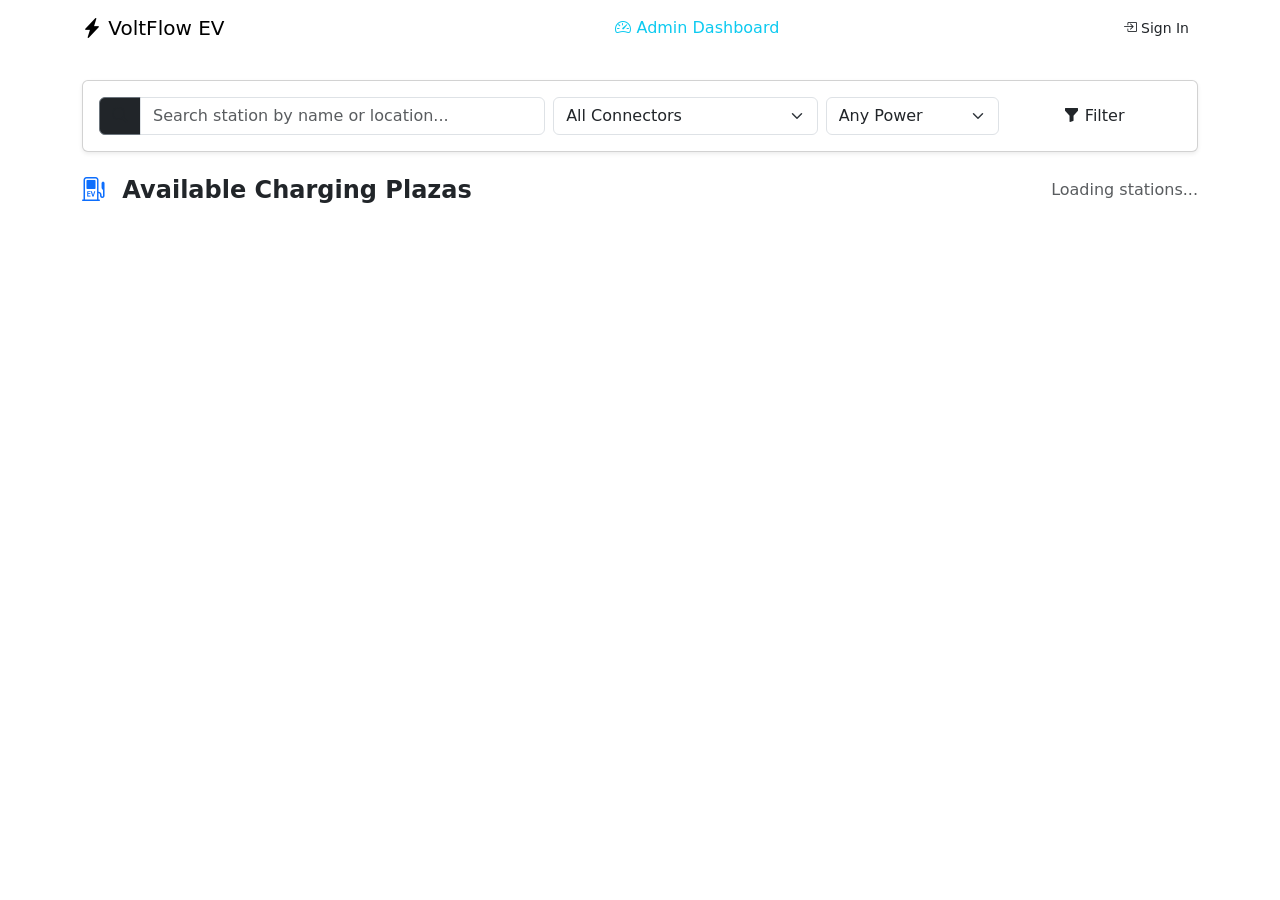
==== frontend/index.html @ b00c70f3 "feat(frontend): implement customer web portal, admin command center, and Chart.js analytics" ====
<!DOCTYPE html>
<html lang="en">
<head>
  <meta charset="UTF-8">
  <meta name="viewport" content="width=device-width, initial-scale=1.0">
  <title>EV Charging Hub | Smart Mobility Network</title>
  <link href="https://cdn.jsdelivr.net/npm/bootstrap@5.3.3/dist/css/bootstrap.min.css" rel="stylesheet">
  <link rel="stylesheet" href="https://cdn.jsdelivr.net/npm/bootstrap-icons@1.11.3/font/bootstrap-icons.min.css">
  <link rel="stylesheet" href="/css/style.css">
</head>
<body>

  <!-- Toast Notification Center -->
  <div id="toast-container" class="position-fixed top-0 end-0 p-3" style="z-index: 1090;"></div>

  <!-- Navbar -->
  <nav class="navbar navbar-expand-lg sticky-top">
    <div class="container">
      <a class="navbar-brand" href="/">
        <i class="bi bi-lightning-charge-fill"></i> VoltFlow EV
      </a>
      <button class="navbar-toggler text-white" type="button" data-bs-toggle="collapse" data-bs-target="#navContent">
        <i class="bi bi-list"></i>
      </button>

      <div class="collapse navbar-collapse" id="navContent">
        <ul class="navbar-nav me-auto mb-2 mb-lg-0">
          <li class="nav-item">
            <a class="nav-link active text-white" href="/"><i class="bi bi-geo-alt"></i> Find Stations</a>
          </li>
          <li class="nav-item">
            <a class="nav-link text-white" href="#" id="btn-my-activity" data-bs-toggle="modal" data-bs-target="#activityModal">
              <i class="bi bi-clock-history"></i> My Bookings & Charges
            </a>
          </li>
          <li class="nav-item">
            <a class="nav-link text-info" href="/admin.html">
              <i class="bi bi-speedometer2"></i> Admin Dashboard
            </a>
          </li>
        </ul>

        <div class="d-flex align-items-center gap-2" id="auth-section">
          <!-- Populated by api.js based on auth state -->
          <button class="btn btn-outline-ev btn-sm" data-bs-toggle="modal" data-bs-target="#authModal">
            <i class="bi bi-box-arrow-in-right"></i> Sign In
          </button>
        </div>
      </div>
    </div>
  </nav>

  <!-- Main Container -->
  <main class="container my-4">

    <!-- Active Charging Session Telemetry Card (Hidden if no active session) -->
    <div id="active-session-banner" class="mb-4 d-none">
      <div class="card border-primary p-3 shadow-lg" style="background: linear-gradient(145deg, #1e293b, #0f172a);">
        <div class="row align-items-center">
          <div class="col-md-3 text-center">
            <span class="badge bg-success mb-2"><i class="bi bi-circle-fill text-white me-1"></i> LIVE CHARGING</span>
            <div class="telemetry-number" id="telemetry-kwh">0.00</div>
            <small class="text-muted">kWh Delivered</small>
          </div>
          <div class="col-md-3 text-center border-start border-secondary">
            <div class="h3 fw-bold text-info" id="telemetry-power">0.0 kW</div>
            <small class="text-muted">Delivery Speed</small>
          </div>
          <div class="col-md-3 text-center border-start border-secondary">
            <div class="h3 fw-bold text-warning" id="telemetry-cost">$0.00</div>
            <small class="text-muted">Estimated Tariff</small>
          </div>
          <div class="col-md-3 text-center border-start border-secondary">
            <button class="btn btn-danger btn-lg w-100 shadow" id="btn-stop-charging">
              <i class="bi bi-stop-circle-fill me-1"></i> Stop & Pay
            </button>
          </div>
        </div>
      </div>
    </div>

    <!-- Search & Filters Section -->
    <div class="card p-3 mb-4 shadow-sm">
      <div class="row g-2 align-items-center">
        <div class="col-md-5">
          <div class="input-group">
            <span class="input-group-text bg-dark border-secondary text-muted"><i class="bi bi-search"></i></span>
            <input type="text" id="filter-search" class="form-control" placeholder="Search station by name or location...">
          </div>
        </div>
        <div class="col-md-3">
          <select id="filter-connector" class="form-select">
            <option value="">All Connectors</option>
            <option value="CCS2">CCS2 (DC Fast)</option>
            <option value="TYPE2">Type 2 (AC Normal)</option>
            <option value="CHADEMO">CHAdeMO</option>
          </select>
        </div>
        <div class="col-md-2">
          <select id="filter-power" class="form-select">
            <option value="">Any Power</option>
            <option value="50">>= 50 kW</option>
            <option value="120">>= 120 kW</option>
          </select>
        </div>
        <div class="col-md-2">
          <button class="btn btn-primary-ev w-100" id="btn-apply-filters">
            <i class="bi bi-funnel-fill"></i> Filter
          </button>
        </div>
      </div>
    </div>

    <!-- Stations Grid -->
    <div class="d-flex justify-content-between align-items-center mb-3">
      <h4 class="fw-bold mb-0"><i class="bi bi-ev-station me-2 text-primary"></i> Available Charging Plazas</h4>
      <span class="text-muted" id="stations-count">Loading stations...</span>
    </div>

    <div class="row g-3" id="stations-grid">
      <!-- Dynamically populated station cards -->
    </div>

  </main>

  <!-- Reservation Modal -->
  <div class="modal fade" id="bookingModal" tabindex="-1">
    <div class="modal-dialog">
      <div class="modal-content">
        <div class="modal-header">
          <h5 class="modal-title"><i class="bi bi-calendar-check text-primary me-2"></i> Reserve Charging Slot</h5>
          <button type="button" class="btn-close btn-close-white" data-bs-dismiss="modal"></button>
        </div>
        <div class="modal-body">
          <form id="booking-form">
            <input type="hidden" id="book-point-id">
            <div class="mb-3">
              <label class="form-label text-muted">Dispenser Details</label>
              <div class="p-2 border border-secondary rounded bg-dark" id="book-point-summary"></div>
            </div>
            <div class="mb-3">
              <label class="form-label">Booking Date</label>
              <input type="date" id="book-date" class="form-control" required>
            </div>
            <div class="row g-2 mb-3">
              <div class="col-6">
                <label class="form-label">Start Time</label>
                <input type="time" id="book-start-time" class="form-control" required>
              </div>
              <div class="col-6">
                <label class="form-label">End Time</label>
                <input type="time" id="book-end-time" class="form-control" required>
              </div>
            </div>
            <div class="alert alert-info py-2 small mb-0">
              <i class="bi bi-shield-check me-1"></i> Slots are protected by database concurrency locks to prevent overlapping reservations.
            </div>
          </form>
        </div>
        <div class="modal-footer">
          <button type="button" class="btn btn-secondary btn-sm" data-bs-dismiss="modal">Cancel</button>
          <button type="button" class="btn btn-primary-ev btn-sm" id="btn-submit-booking">Confirm Reservation</button>
        </div>
      </div>
    </div>
  </div>

  <!-- User Activity & History Modal -->
  <div class="modal fade" id="activityModal" tabindex="-1">
    <div class="modal-dialog modal-lg">
      <div class="modal-content">
        <div class="modal-header">
          <h5 class="modal-title"><i class="bi bi-clock-history text-info me-2"></i> My Charging Activity</h5>
          <button type="button" class="btn-close btn-close-white" data-bs-dismiss="modal"></button>
        </div>
        <div class="modal-body">
          <ul class="nav nav-tabs mb-3 border-secondary" id="activityTab">
            <li class="nav-item">
              <button class="nav-link active text-white" data-bs-toggle="tab" data-bs-target="#tab-bookings">Reservations</button>
            </li>
            <li class="nav-item">
              <button class="nav-link text-white" data-bs-toggle="tab" data-bs-target="#tab-sessions">Charging Sessions & Invoices</button>
            </li>
          </ul>
          <div class="tab-content">
            <div class="tab-pane fade show active" id="tab-bookings">
              <div id="bookings-history-list">Loading bookings...</div>
            </div>
            <div class="tab-pane fade" id="tab-sessions">
              <div id="sessions-history-list">Loading charging sessions...</div>
            </div>
          </div>
        </div>
      </div>
    </div>
  </div>

  <!-- Auth Modal (Sign In / Register) -->
  <div class="modal fade" id="authModal" tabindex="-1">
    <div class="modal-dialog">
      <div class="modal-content">
        <div class="modal-header">
          <h5 class="modal-title" id="authModalTitle"><i class="bi bi-person-circle text-primary me-2"></i> Account Access</h5>
          <button type="button" class="btn-close btn-close-white" data-bs-dismiss="modal"></button>
        </div>
        <div class="modal-body">
          <ul class="nav nav-pills nav-fill mb-3" id="authPills">
            <li class="nav-item">
              <button class="nav-link active" id="pill-login" onclick="toggleAuthMode('login')">Sign In</button>
            </li>
            <li class="nav-item">
              <button class="nav-link" id="pill-register" onclick="toggleAuthMode('register')">Register</button>
            </li>
          </ul>

          <form id="auth-form">
            <div class="mb-3 d-none" id="auth-name-group">
              <label class="form-label">Full Name</label>
              <input type="text" id="auth-fullname" class="form-control" placeholder="Jane Doe">
            </div>
            <div class="mb-3">
              <label class="form-label">Email Address</label>
              <input type="email" id="auth-email" class="form-control" placeholder="driver@example.com" required>
            </div>
            <div class="mb-3">
              <label class="form-label">Password</label>
              <input type="password" id="auth-password" class="form-control" placeholder="••••••••" required>
            </div>
            <div class="mb-3 d-none" id="auth-role-group">
              <label class="form-label">Account Role</label>
              <select id="auth-role" class="form-select">
                <option value="CUSTOMER">EV Driver (Customer)</option>
                <option value="ADMIN">Station Operator (Admin)</option>
              </select>
            </div>
            <button type="submit" class="btn btn-primary-ev w-100 mt-2" id="auth-submit-btn">Sign In</button>
          </form>
        </div>
      </div>
    </div>
  </div>

  <!-- Scripts -->
  <script src="https://cdn.jsdelivr.net/npm/bootstrap@5.3.3/dist/js/bootstrap.bundle.min.js"></script>
  <script src="/js/api.js"></script>
  <script src="/js/customer.js"></script>
</body>
</html>
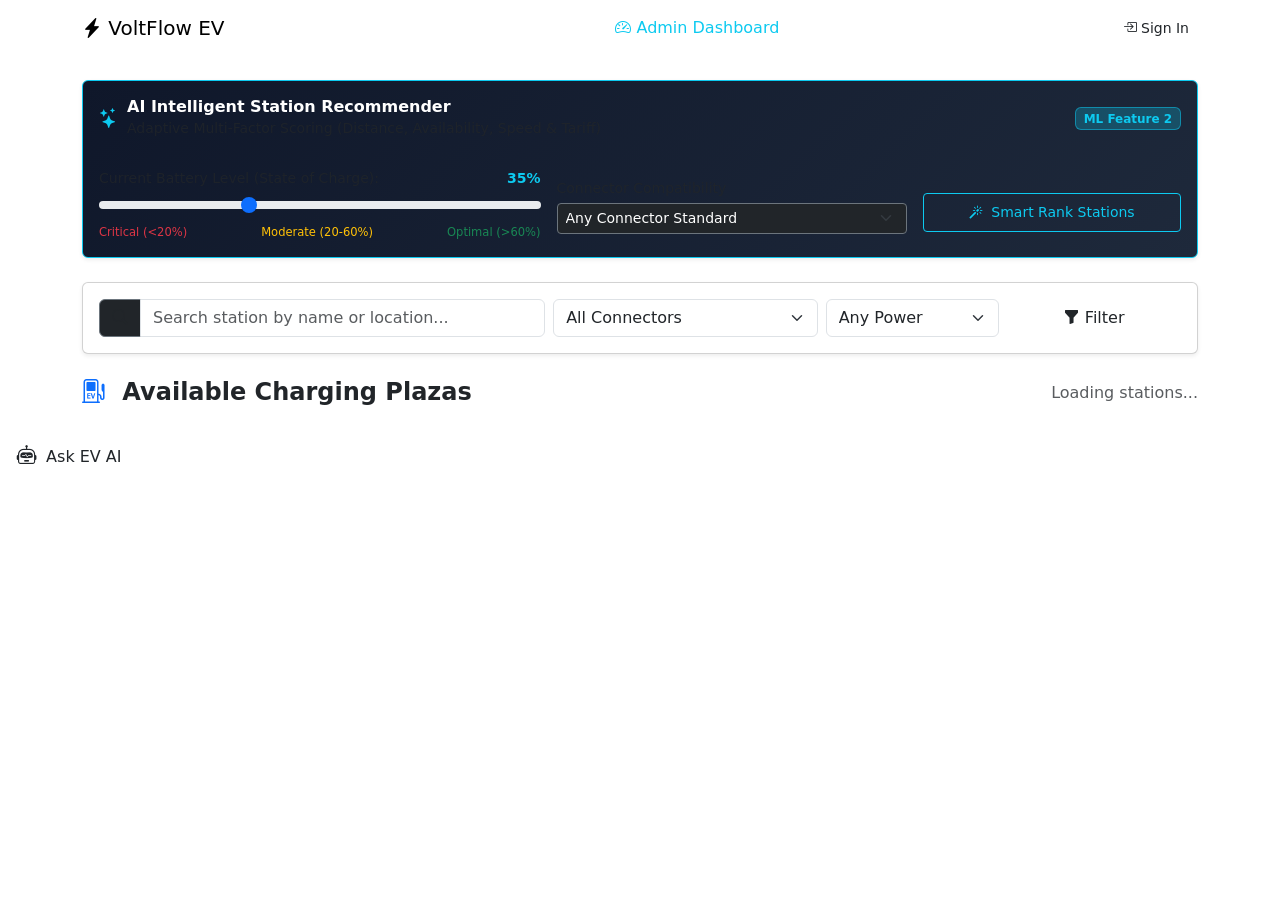
==== commit 9983c8a2: "feat: complete Phase 8 professionalization with test suite, Docker, docs, and security review" ====
--- a/frontend/index.html
+++ b/frontend/index.html
@@ -79,6 +79,55 @@
       </div>
     </div>
 
+    <!-- AI Smart Station Recommendation Engine Panel -->
+    <div class="card p-3 mb-4 shadow-sm border-info" style="background: linear-gradient(135deg, #0f172a 0%, #1e293b 100%);">
+      <div class="d-flex justify-content-between align-items-center mb-2">
+        <div class="d-flex align-items-center gap-2">
+          <i class="bi bi-stars text-info fs-5"></i>
+          <div>
+            <h6 class="fw-bold mb-0 text-white">AI Intelligent Station Recommender</h6>
+            <small class="text-muted">Adaptive Multi-Factor Scoring (Distance, Availability, Speed & Tariff)</small>
+          </div>
+        </div>
+        <span class="badge bg-info bg-opacity-25 text-info border border-info border-opacity-50">ML Feature 2</span>
+      </div>
+
+      <div class="row g-3 align-items-center mt-1">
+        <div class="col-md-5">
+          <label class="form-label text-muted small d-flex justify-content-between mb-1">
+            <span>Current Battery Level (State of Charge):</span>
+            <span class="text-info fw-bold" id="label-soc-val">35%</span>
+          </label>
+          <input type="range" class="form-range" id="input-battery-soc" min="5" max="95" value="35" step="1">
+          <div class="d-flex justify-content-between text-muted" style="font-size: 0.72rem;">
+            <span class="text-danger">Critical (&lt;20%)</span>
+            <span class="text-warning">Moderate (20-60%)</span>
+            <span class="text-success">Optimal (&gt;60%)</span>
+          </div>
+        </div>
+
+        <div class="col-md-4">
+          <label class="form-label text-muted small mb-1">Connector Compatibility</label>
+          <select id="ai-filter-connector" class="form-select form-select-sm bg-dark text-white border-secondary">
+            <option value="">Any Connector Standard</option>
+            <option value="CCS2">CCS2 (DC Fast Charge)</option>
+            <option value="TYPE2">Type 2 (AC Normal)</option>
+            <option value="CHADEMO">CHAdeMO</option>
+          </select>
+        </div>
+
+        <div class="col-md-3">
+          <button class="btn btn-outline-info btn-sm w-100 py-2 mt-md-3" id="btn-run-ai-recommendation">
+            <i class="bi bi-magic me-1"></i> Smart Rank Stations
+          </button>
+        </div>
+      </div>
+
+      <div id="ai-soc-alert-banner" class="alert alert-warning py-2 px-3 mt-3 mb-0 small d-none" role="alert">
+        <i class="bi bi-exclamation-triangle-fill me-2"></i> <span id="ai-soc-alert-text"></span>
+      </div>
+    </div>
+
     <!-- Search & Filters Section -->
     <div class="card p-3 mb-4 shadow-sm">
       <div class="row g-2 align-items-center">
@@ -99,8 +148,8 @@
         <div class="col-md-2">
           <select id="filter-power" class="form-select">
             <option value="">Any Power</option>
-            <option value="50">>= 50 kW</option>
-            <option value="120">>= 120 kW</option>
+            <option value="50">&gt;= 50 kW</option>
+            <option value="120">&gt;= 120 kW</option>
           </select>
         </div>
         <div class="col-md-2">
@@ -240,9 +289,72 @@
     </div>
   </div>
 
+  <!-- Floating AI Assistant Chat Button -->
+  <button id="btn-open-chat" class="btn btn-primary-ev chat-fab rounded-pill px-3 py-2" data-bs-toggle="modal" data-bs-target="#aiChatModal">
+    <i class="bi bi-robot me-1 fs-5"></i> <span>Ask EV AI</span>
+  </button>
+
+  <!-- AI Assistant Chat Modal -->
+  <div class="modal fade" id="aiChatModal" tabindex="-1">
+    <div class="modal-dialog modal-dialog-centered modal-lg">
+      <div class="modal-content" style="border: 1px solid #0284c7; box-shadow: 0 10px 40px rgba(2, 132, 199, 0.35);">
+        <div class="modal-header py-2" style="background: linear-gradient(90deg, #0f172a, #1e293b);">
+          <div class="d-flex align-items-center gap-2">
+            <div class="p-2 rounded-circle bg-info bg-opacity-25 text-info">
+              <i class="bi bi-robot fs-5"></i>
+            </div>
+            <div>
+              <h6 class="modal-title fw-bold text-white mb-0">VoltFlow AI Mobility Assistant</h6>
+              <small class="text-muted">Hybrid RAG Knowledge Engine & Real-Time Telemetry Grounding</small>
+            </div>
+          </div>
+          <button type="button" class="btn-close btn-close-white" data-bs-dismiss="modal"></button>
+        </div>
+
+        <div class="modal-body p-3">
+          <!-- Suggestion Prompt Pills -->
+          <div class="d-flex gap-2 mb-3 overflow-auto pb-1" style="white-space: nowrap;">
+            <button class="btn btn-outline-secondary btn-sm rounded-pill chat-suggestion" data-prompt="Which charging stations are available right now?">
+              ⚡ Open Bays
+            </button>
+            <button class="btn btn-outline-secondary btn-sm rounded-pill chat-suggestion" data-prompt="What is the reservation cancellation policy and fee?">
+              📜 Cancellation Rules
+            </button>
+            <button class="btn btn-outline-secondary btn-sm rounded-pill chat-suggestion" data-prompt="What is an idle fee and when does it apply?">
+              ⏱️ Anti-Idling Fees
+            </button>
+            <button class="btn btn-outline-secondary btn-sm rounded-pill chat-suggestion" data-prompt="Show me my recent charging sessions and spend">
+              📊 My History
+            </button>
+            <button class="btn btn-outline-secondary btn-sm rounded-pill chat-suggestion" data-prompt="Is it safe to charge during rain and wet weather?">
+              🌧️ Rain Safety
+            </button>
+          </div>
+
+          <!-- Chat Messages Container -->
+          <div id="chat-messages-container" class="d-flex flex-column gap-3 p-3 rounded mb-3" style="background: #090d16; min-height: 320px; max-height: 420px; overflow-y: auto;">
+            <div class="chat-bubble-ai">
+              👋 Hello! I am your <strong>VoltFlow AI Assistant</strong>.
+              I can check live dispenser availability, explain cancellation rules, detail tariff rates, or guide you through hardware troubleshooting. What would you like to know?
+            </div>
+          </div>
+
+          <!-- Chat Input Bar -->
+          <form id="chat-form" class="d-flex gap-2">
+            <input type="text" id="chat-input-text" class="form-control bg-dark text-white border-secondary" placeholder="Ask about stations, tariffs, policies, or your history..." autocomplete="off" required>
+            <button type="submit" class="btn btn-primary-ev px-3" id="btn-chat-send">
+              <i class="bi bi-send-fill"></i>
+            </button>
+          </form>
+        </div>
+      </div>
+    </div>
+  </div>
+
   <!-- Scripts -->
   <script src="https://cdn.jsdelivr.net/npm/bootstrap@5.3.3/dist/js/bootstrap.bundle.min.js"></script>
   <script src="/js/api.js"></script>
   <script src="/js/customer.js"></script>
 </body>
 </html>
+
